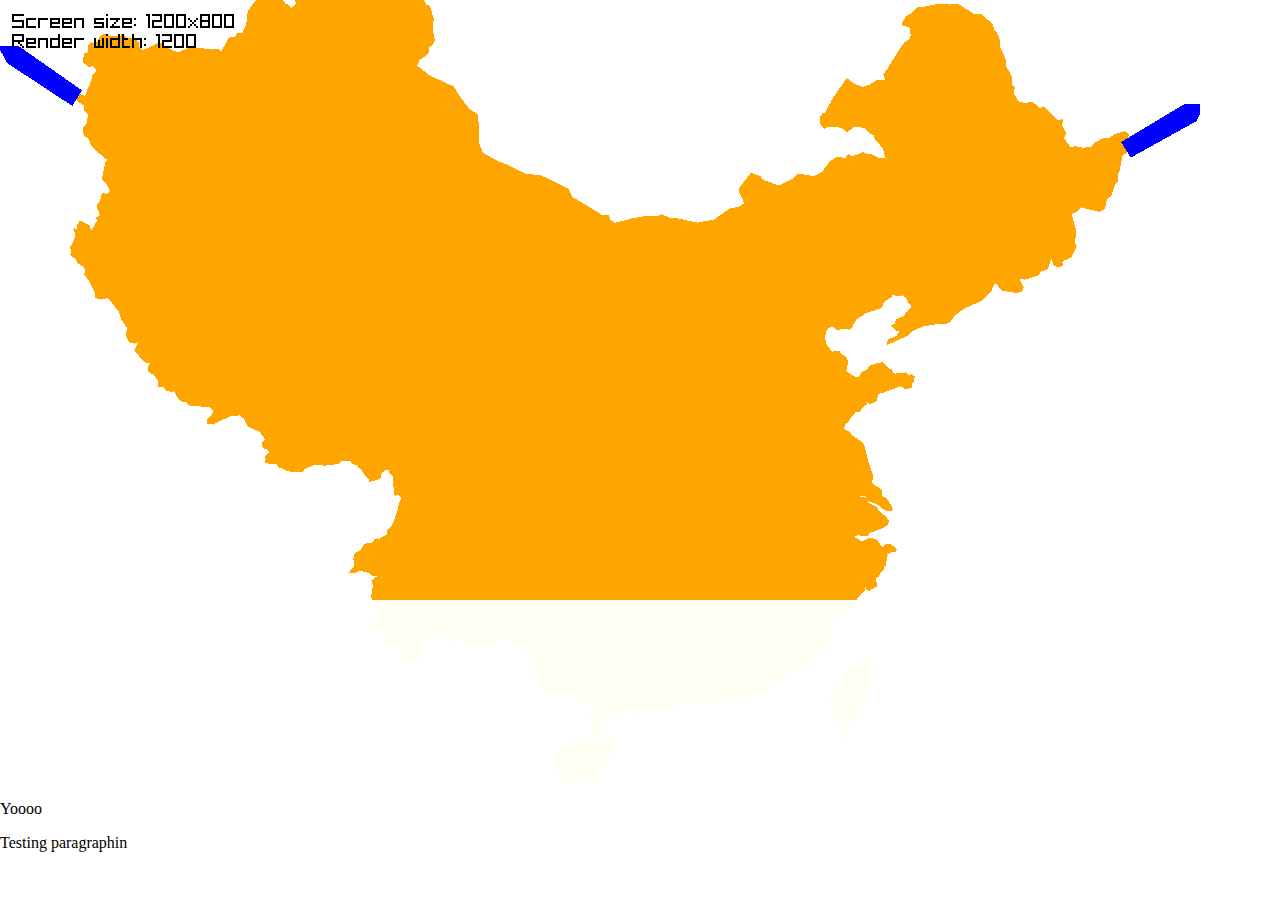
==== index_.html @ fbb32e93 "Initial commit" ====
<!DOCTYPE html>
<html lang="en">

<head>
  <meta charset="UTF-8">
  <meta name="viewport" content="width=device-width, initial-scale=1">
  <title>WalkTheTalk.io</title>
  <script src="walkthetalk.js"></script>
  <style>
    body {
      margin: 0;
      overflow: hidden; /* Optional: Prevent scrollbars */
    }
    canvas {
      display: block; /* Remove extra space below canvas */
    }
  </style>
</head>

<body>
<canvas id="canvas"></canvas>
<header>Yoooo</header>
<p>Testing paragraphin</p>
<script>
  const canvas = document.getElementById('canvas');

  function resizeCanvas() {
    canvas.width = window.innerWidth;
    canvas.height = window.innerHeight;
  }

  resizeCanvas(); // Initial resize

  window.addEventListener('resize', resizeCanvas);

  Module.canvas = canvas;
</script>
</body>

</html>
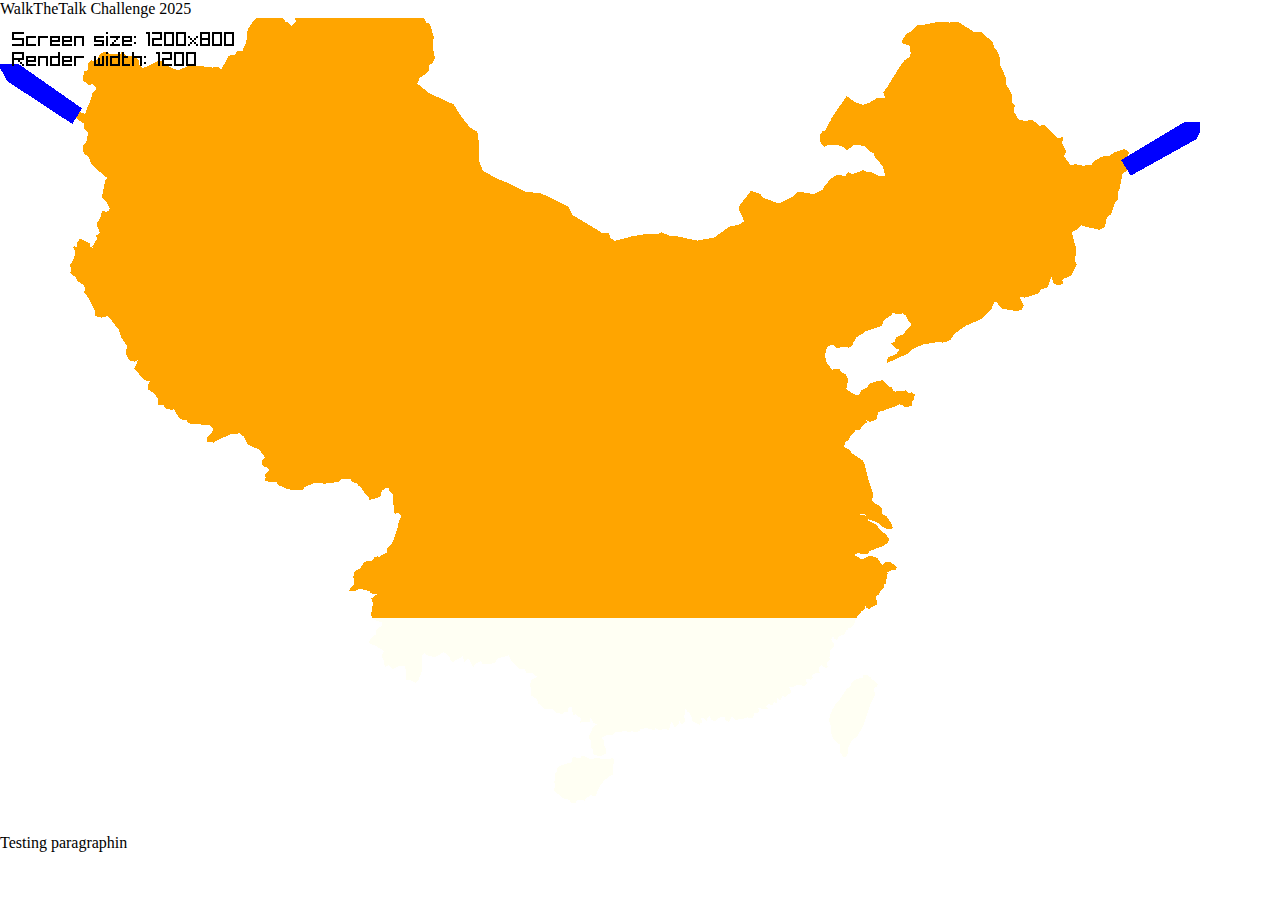
==== commit 181895a1: "Added header" ====
--- a/index_.html
+++ b/index_.html
@@ -18,8 +18,8 @@
 </head>
 
 <body>
+<header>WalkTheTalk Challenge 2025</header>
 <canvas id="canvas"></canvas>
-<header>Yoooo</header>
 <p>Testing paragraphin</p>
 <script>
   const canvas = document.getElementById('canvas');
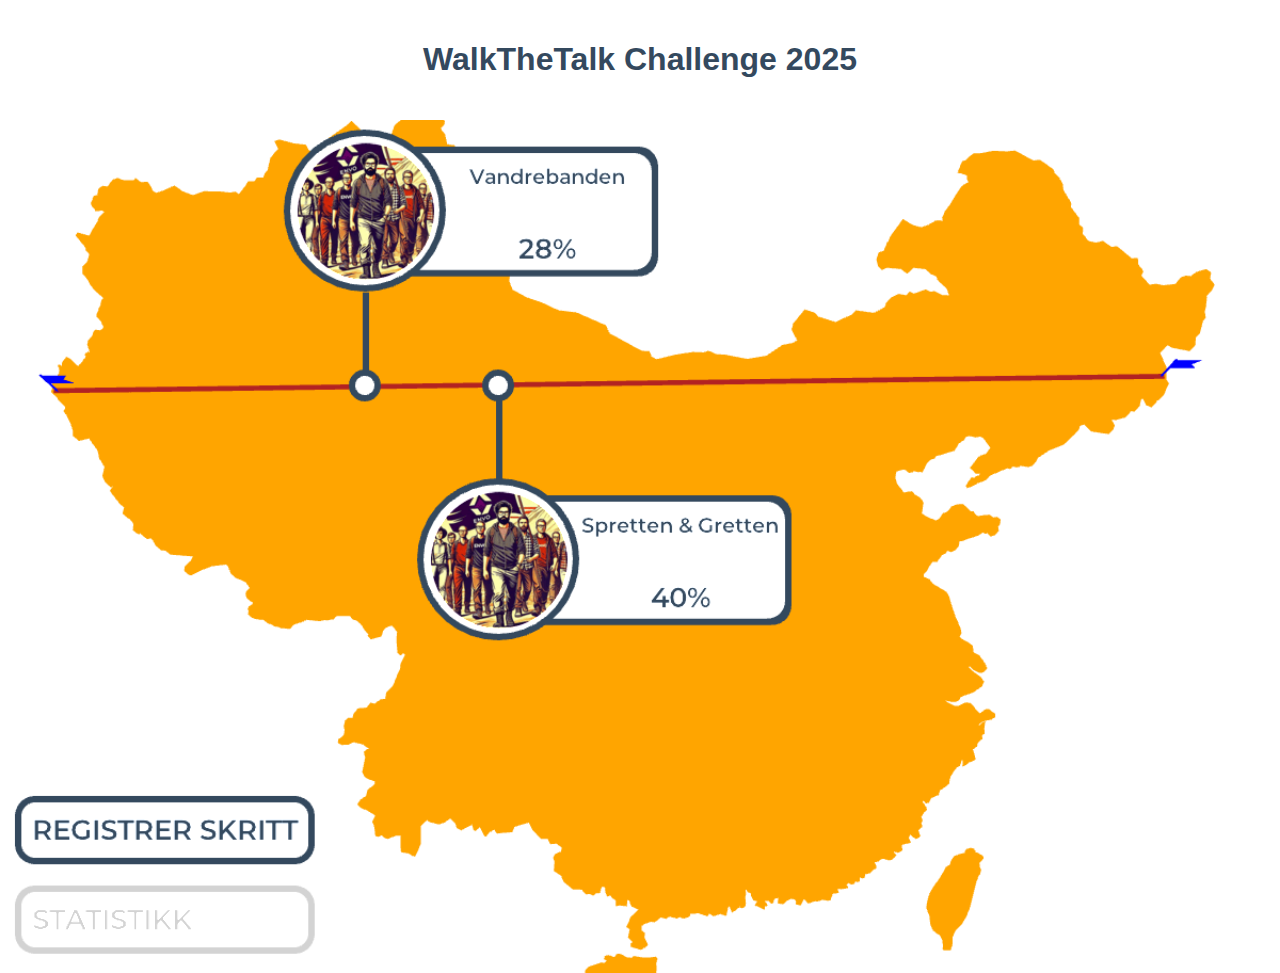
==== commit 58f3b2ec: "Added banner. Minor changes to the html and css" ====
--- a/index_.html
+++ b/index_.html
@@ -1,40 +1,100 @@
 <!DOCTYPE html>
 <html lang="en">
-
 <head>
   <meta charset="UTF-8">
-  <meta name="viewport" content="width=device-width, initial-scale=1">
-  <title>WalkTheTalk.io</title>
-  <script src="walkthetalk.js"></script>
+  <meta name="viewport" content="width=device-width, initial-scale=1.0">
+  <title>WalkTheTalk Challenge 2025</title>
   <style>
     body {
+      font-family: sans-serif;
       margin: 0;
-      overflow: hidden; /* Optional: Prevent scrollbars */
+      display: flex;
+      flex-direction: column;
+      min-height: 100vh;
+      background-color: #ffffff;
+      /*background-color: #95a5a6;*/
     }
-    canvas {
-      display: block; /* Remove extra space below canvas */
+
+    header {
+      text-align: center;
+      padding: 20px 0;
+      background-color: #ffffff;
+      color: #34495e;
+      box-shadow: 0 2px 4px rgba(0, 0, 0, 0.1);
+    }
+
+    #canvas-container {
+      flex-grow: 1;
+      display: flex;
+      justify-content: center;
+      align-items: center;
+      overflow: hidden; /* Prevent scrolling */
+    }
+
+    #canvas {
+      width: 100%;
+      display: block;
+    }
+
+    form {
+      text-align: center;
+      padding: 20px;
+      background-color: #ecf0f1;
+      box-shadow: 0 -2px 4px rgba(0, 0, 0, 0.1);
+    }
+
+    input[type="text"], button {
+      padding: 10px 15px;
+      margin: 5px;
+      border: 1px solid #ccc;
+      border-radius: 4px;
+      font-size: 16px;
+    }
+
+    button {
+      background-color: #34495e;
+      color: white;
+      cursor: pointer;
+      border: none;
+    }
+
+    button:hover {
+      background-color: #2c3e50;
     }
   </style>
 </head>
+<body>
 
-<body>
-<header>WalkTheTalk Challenge 2025</header>
-<canvas id="canvas"></canvas>
-<p>Testing paragraphin</p>
-<script>
-  const canvas = document.getElementById('canvas');
+<header>
+  <h1>WalkTheTalk Challenge 2025</h1>
+</header>
 
-  function resizeCanvas() {
-    canvas.width = window.innerWidth;
-    canvas.height = window.innerHeight;
-  }
+<div id="canvas-container">
+  <canvas id="canvas"></canvas>
+</div>
 
-  resizeCanvas(); // Initial resize
+<!--<form>
+  <label for="name">Navn:</label>
+  <select id="name" name="name">
+    <option value="Hassan">Hassan</option>
+    <option value="Hassan2">Hassan2</option>
+  </select>
+  <label for="steps">Skritt:</label>
+  <input id="steps" type="text" placeholder="Antall skritt">
+  <button type="submit">Send inn</button>
+</form>-->
 
-  window.addEventListener('resize', resizeCanvas);
+<script type='text/javascript'>
+  // Emscripten loading script would go here.
+  // Example (replace with your actual Emscripten loading code):
+  var Module = {
+    canvas: (function() { return document.getElementById('canvas'); })()
+  };
 
-  Module.canvas = canvas;
+  // ... your Emscripten generated JavaScript ...
 </script>
+
+<script async type="text/javascript" src="expedito.js"></script>
+
 </body>
-
-</html>+</html>
